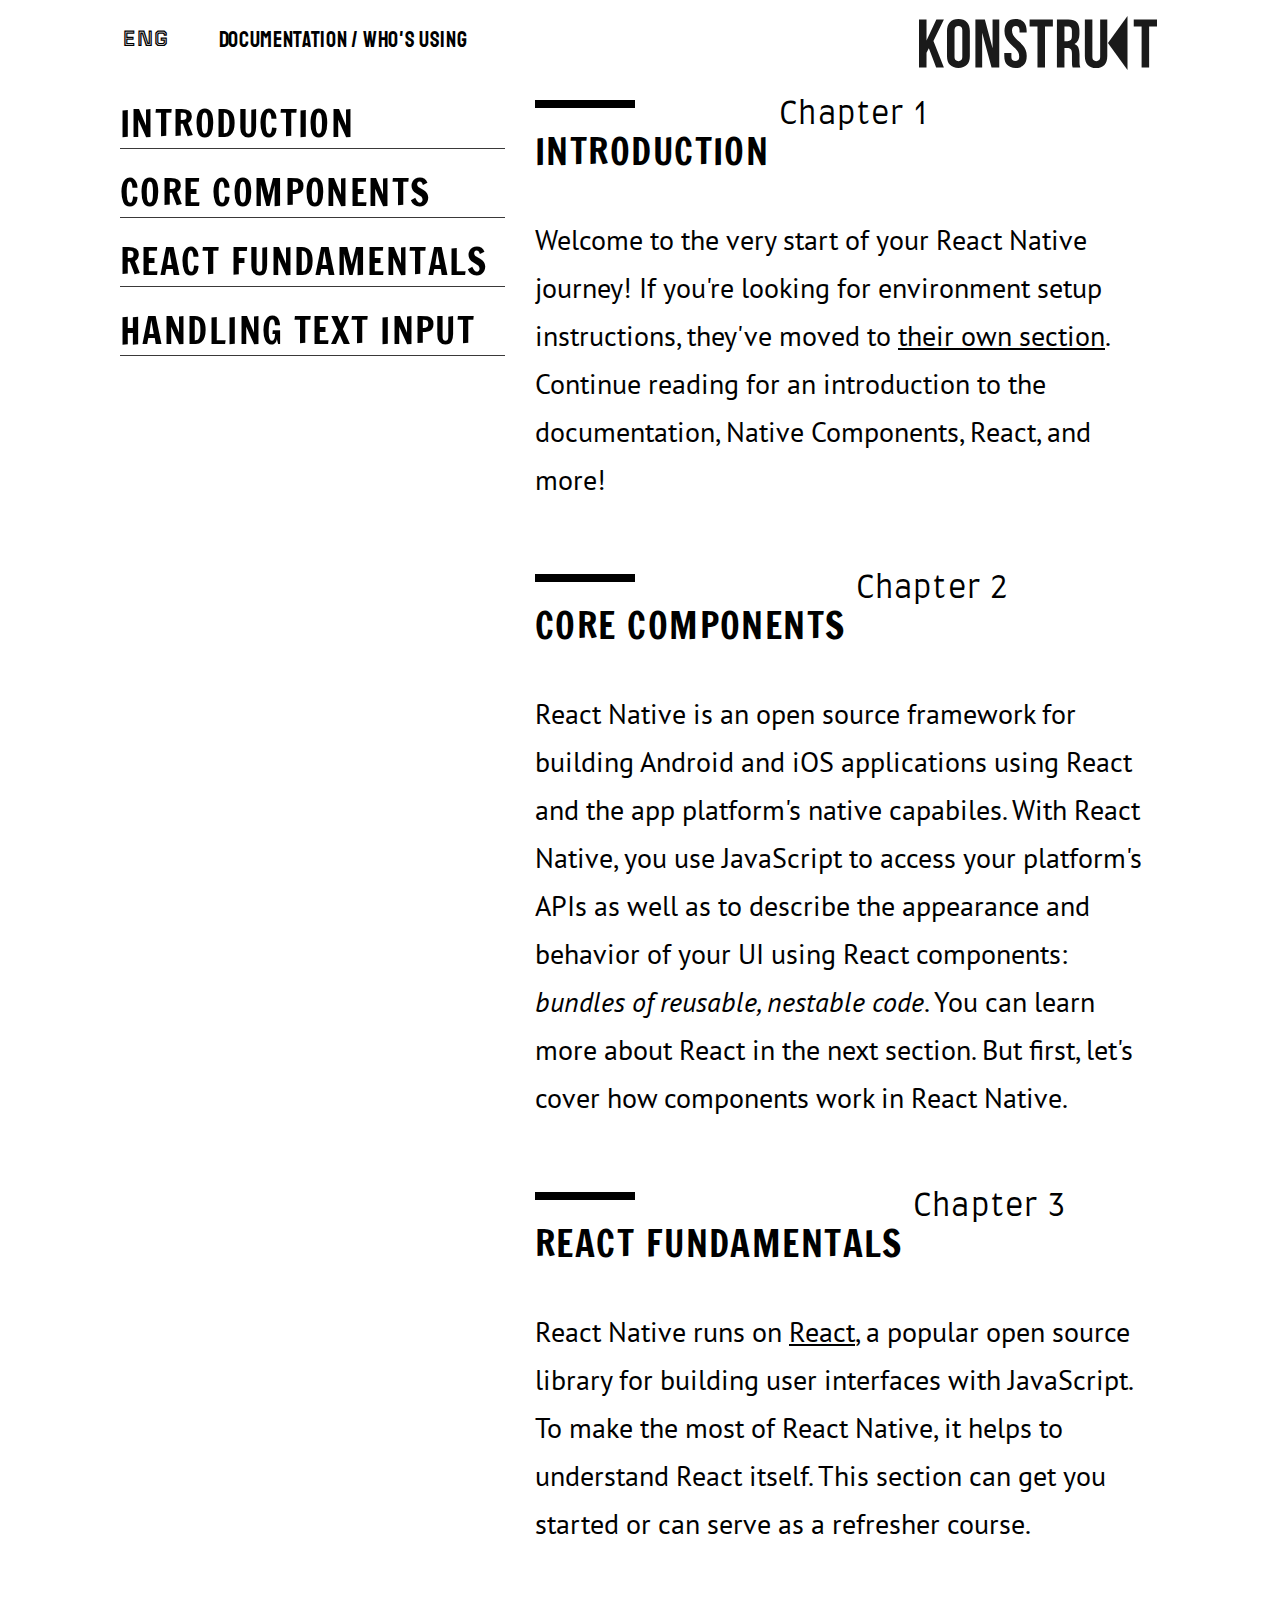
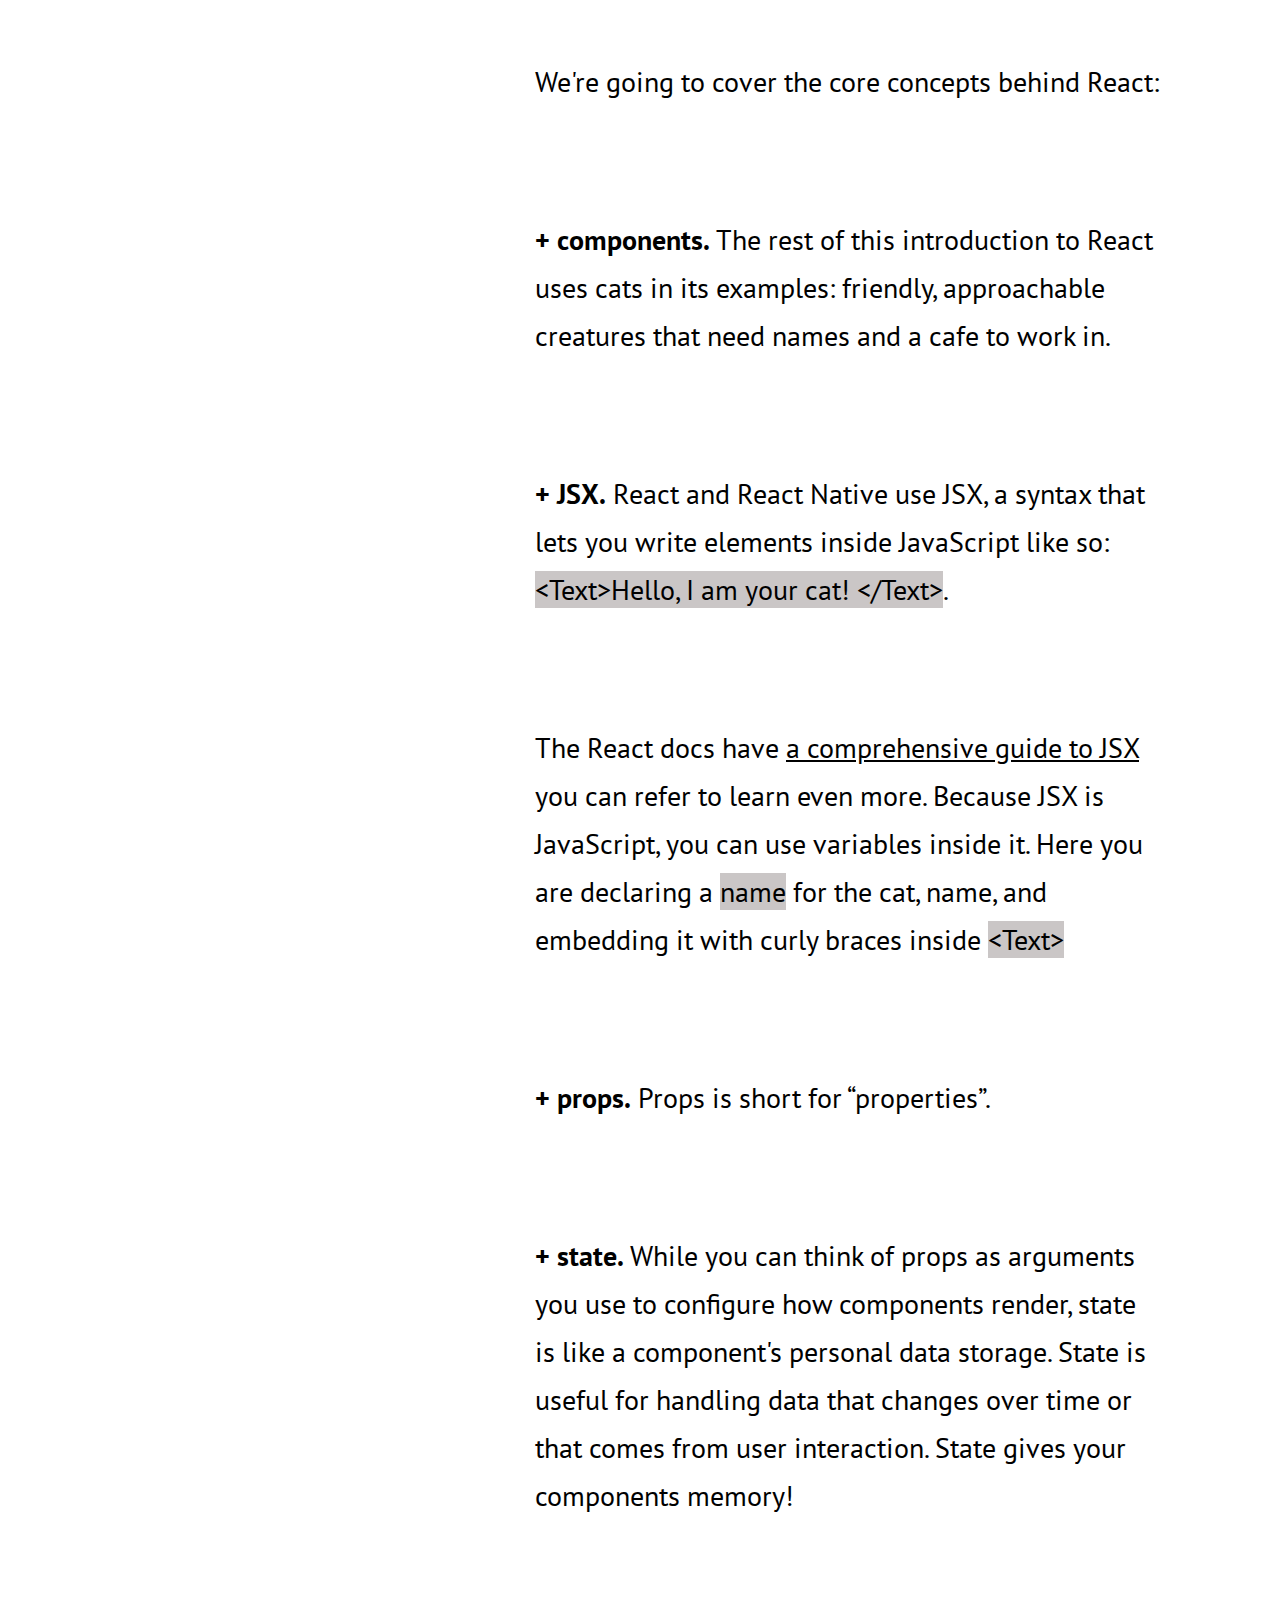
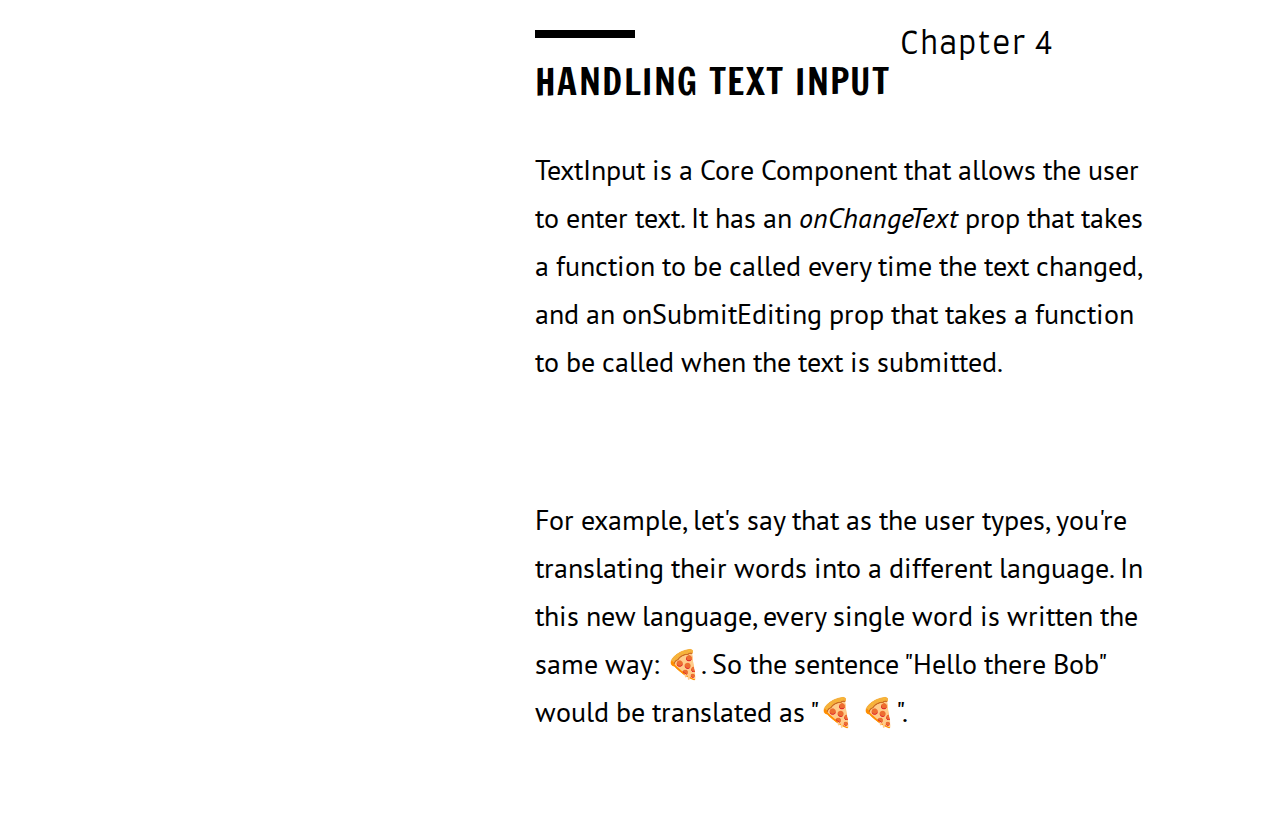
==== index.html @ 10b7d595 "Homework-14" ====
<!DOCTYPE html>
<html lang="en">

<head>
    <meta charset="UTF-8">
    <meta http-equiv="X-UA-Compatible" content="IE=edge">
    <meta name="viewport" content="width=device-width, initial-scale=1.0">
    <link rel="preconnect" href="https://fonts.googleapis.com">
    <link rel="preconnect" href="https://fonts.gstatic.com" crossorigin>
    <link href="https://fonts.googleapis.com/css2?family=Francois+One&display=swap" rel="stylesheet">
    <link rel="preconnect" href="https://fonts.googleapis.com">
    <link rel="preconnect" href="https://fonts.gstatic.com" crossorigin>
    <link href="https://fonts.googleapis.com/css2?family=Farro:wght@300&display=swap" rel="stylesheet">
    <link rel="preconnect" href="https://fonts.googleapis.com">
    <link rel="preconnect" href="https://fonts.gstatic.com" crossorigin>
    <link href="https://fonts.googleapis.com/css2?family=PT+Sans&display=swap" rel="stylesheet">
    <link rel="preconnect" href="https://fonts.googleapis.com">
    <link rel="preconnect" href="https://fonts.gstatic.com" crossorigin>
    <link href="https://fonts.googleapis.com/css2?family=Tourney:wght@600&display=swap" rel="stylesheet">
    <link rel="preconnect" href="https://fonts.googleapis.com">
    <link rel="preconnect" href="https://fonts.gstatic.com" crossorigin>
    <link href="https://fonts.googleapis.com/css2?family=Staatliches&display=swap" rel="stylesheet">
    <link rel="stylesheet" href="./styles/style.css">
    <title>Homework-13 - Main page</title>

</head>

<body>
    <header>
        <nav class="header">
            <div class="fixed-menu">
                <div class="left">
                    <span>ENG</span>
                    <ul>
                        <li>Documentation</li>
                        <li>/</li>
                        <li><a href="./pages/who_using.html">Who's using</a></li>
                    </ul>
                </div>
                <a id="header-logo-svg" href="/"><svg width="238" height="54" viewBox="0 0 238 54" fill="none"
                        xmlns="http://www.w3.org/2000/svg">
                        <path fill-rule="evenodd" clip-rule="evenodd"
                            d="M9.84918 32.3671L7.52349 36.7375L7.52309 51.4193H-0.000822647L0.00047347 3.61813H7.52439L7.52382 24.4458L17.3739 3.61813H24.8978L14.4321 24.9238L24.8965 51.4193H17.1674L9.84918 32.3671ZM35.5186 40.425C35.5186 42.155 35.872 43.3727 36.5787 44.0784C37.2855 44.784 38.2317 45.1368 39.4173 45.1368C40.6029 45.1368 41.5491 44.784 42.2559 44.0784C42.9627 43.3727 43.3161 42.155 43.3162 40.425L43.3169 14.6124C43.3169 12.8824 42.9635 11.6646 42.2568 10.959C41.55 10.2533 40.6038 9.90053 39.4182 9.90053C38.2326 9.90053 37.2864 10.2533 36.5796 10.959C35.8728 11.6646 35.5194 12.8824 35.5193 14.6124L35.5186 40.425ZM27.9949 15.0905C27.995 11.2208 28.9754 8.25037 30.9363 6.17898C32.8971 4.10758 35.7243 3.0719 39.4178 3.0719C43.1114 3.0719 45.9385 4.10758 47.8993 6.17898C49.86 8.25037 50.8403 11.2208 50.8402 15.0905L50.8395 39.9471C50.8394 43.8167 49.859 46.7872 47.8981 48.8586C45.9373 50.93 43.1101 51.9657 39.4165 51.9657C35.7229 51.9657 32.8958 50.93 30.9351 48.8586C28.9744 46.7872 27.9941 43.8167 27.9942 39.9471L27.9949 15.0905ZM63.1718 16.7977L63.1708 51.4195H56.3993L56.4006 3.61827H65.8397L73.568 32.2307L73.5688 3.61827H80.2719L80.2706 51.4195H72.5415L63.1718 16.7977ZM85.4897 15.0905C85.4898 11.2209 86.4133 8.25039 88.2601 6.179C90.107 4.1076 92.8771 3.07192 96.5707 3.07192C100.264 3.07192 103.034 4.1076 104.881 6.179C106.728 8.25039 107.651 11.2209 107.651 15.0905L107.651 16.5928H100.537L100.538 14.6125C100.538 12.8825 100.207 11.6648 99.5459 10.9591C98.8847 10.2535 97.9613 9.90066 96.7757 9.90066C95.5901 9.90066 94.6667 10.2535 94.0055 10.9591C93.3443 11.6648 93.0137 12.8825 93.0136 14.6125C93.0136 16.2514 93.3783 17.6968 94.1079 18.9487C94.8375 20.2007 95.7494 21.3843 96.8438 22.4997C97.9381 23.6151 99.1123 24.7304 100.366 25.8458C101.62 26.9611 102.794 28.1789 103.889 29.4991C104.983 30.8194 105.895 32.3217 106.625 34.0061C107.354 35.6905 107.719 37.6709 107.719 39.9471C107.719 43.8168 106.772 46.7872 104.88 48.8586C102.988 50.93 100.195 51.9657 96.501 51.9657C92.8074 51.9657 90.0145 50.93 88.1222 48.8586C86.2298 46.7872 85.2837 43.8168 85.2838 39.9471L85.2839 37.0108H92.3974L92.3973 40.4251C92.3973 42.1551 92.7507 43.3615 93.4574 44.0444C94.1642 44.7272 95.1104 45.0687 96.296 45.0687C97.4816 45.0687 98.4278 44.7272 99.1346 44.0444C99.8414 43.3615 100.195 42.1551 100.195 40.4251C100.195 38.7862 99.8301 37.3408 99.1006 36.0889C98.371 34.8369 97.4591 33.6533 96.3647 32.5379C95.2704 31.4226 94.0962 30.3072 92.8422 29.1919C91.5883 28.0765 90.4141 26.8587 89.3198 25.5385C88.2254 24.2183 87.3135 22.7159 86.5839 21.0315C85.8544 19.3471 85.4896 17.3668 85.4897 15.0905ZM110.612 3.61811H133.868L133.868 10.4468H126.002L126.001 51.4193H118.477L118.478 10.4468H110.612L110.612 3.61811ZM153.653 51.4193C153.562 51.1006 153.47 50.8047 153.379 50.5315C153.288 50.2584 153.208 49.917 153.14 49.5072C153.072 49.0975 153.026 48.574 153.003 47.9366C152.98 47.2993 152.969 46.5026 152.969 45.5466L152.969 38.0349C152.969 35.8042 152.582 34.2336 151.807 33.3231C151.031 32.4126 149.777 31.9574 148.045 31.9574H145.445L145.445 51.4193H137.921L137.922 3.61809H149.277C153.198 3.61809 156.037 4.52858 157.792 6.34958C159.548 8.17059 160.425 10.9248 160.425 14.6124L160.425 18.3682C160.425 23.2849 158.784 26.5171 155.5 28.065C157.415 28.8389 158.726 30.1022 159.433 31.8549C160.14 33.6077 160.493 35.7359 160.493 38.2398L160.493 45.6148C160.493 46.7985 160.538 47.8342 160.63 48.7219C160.721 49.6097 160.949 50.5088 161.314 51.4193H153.653ZM145.447 10.447L145.446 25.1288H148.387C149.801 25.1288 150.907 24.7646 151.705 24.0362C152.503 23.3078 152.902 21.9875 152.902 20.0755L152.902 15.3637C152.902 13.6337 152.594 12.3818 151.979 11.6079C151.363 10.8339 150.394 10.447 149.072 10.447H145.447ZM173.373 3.61825L173.372 40.4935C173.372 42.2234 173.725 43.4298 174.432 44.1127C175.139 44.7956 176.085 45.137 177.271 45.137C178.456 45.137 179.402 44.7956 180.109 44.1127C180.816 43.4298 181.169 42.2234 181.169 40.4935L181.17 3.61825H188.284L188.283 40.0154C188.283 43.8851 187.337 46.8555 185.444 48.9269C183.552 50.9983 180.759 52.034 177.065 52.034C173.372 52.034 170.579 50.9983 168.686 48.9269C166.794 46.8555 165.848 43.8851 165.848 40.0154L165.849 3.61825H173.373ZM214.744 3.61826H238L238 10.447H230.134L230.133 51.4195H222.609L222.61 10.447H214.744L214.744 3.61826Z"
                            fill="#1A1A1A" />
                        <path fill-rule="evenodd" clip-rule="evenodd" d="M188.953 27L208.497 0L208.495 54L188.953 27Z"
                            fill="#1A1A1A" />
                    </svg></a>
            </div>
        </nav>
    </header>
    <main>
        <section class="sticky">
            <div class="sticky_menu">
                <aside>
                    <ul>
                        <li class="sidebar"><a href="#first">Introduction</a></li>
                        <li class="sidebar"><a href="#second">core components</a></li>
                        <li class="sidebar"><a href="#third">react fundamentals</a></li>
                        <li class="sidebar"><a href="#fourth">handling text input</a></li>
                    </ul>
                </aside>
            </div>
            <div class="content_main">
                <div class="first" id="first">
                    <div class="title">
                        <h2 class="title_name">Introduction</h2><span class="title_chapter">Chapter 1</span>
                    </div>
                    <p class="paragraph">Welcome to the very start of your React Native journey! If you're looking
                        for
                        environment
                        setup instructions,
                        they've moved to <span class="underline">their own section</span>. Continue reading for an
                        introduction
                        to
                        the documentation,
                        Native
                        Components, React, and more!</p>
                </div>
                <div class="second" id="second">
                    <div class="title">
                        <h2 class="title_name">core components</h2><span class="title_chapter">Chapter 2</span>
                    </div>
                    <p class="paragraph">
                        React Native is an open source framework for building Android and iOS applications using
                        React
                        and
                        the
                        app
                        platform&apos;s native capabiles. With React Native, you use JavaScript to access your
                        platform&apos;s
                        APIs
                        as
                        well as
                        to describe the appearance and behavior of your UI using React components: <span
                            class="oblique_text">bundles
                            of reusable, nestable
                            code</span>. You can learn more about React in the next section. But first, let&apos;s
                        cover
                        how
                        components
                        work in
                        React Native.</p>
                </div>
                <div class="third" id="third">
                    <div class="title">
                        <h2 class="title_name">react fundamentals</h2><span class="title_chapter">Chapter 3</span>
                    </div>
                    <p class="paragraph  chapter_3">React Native runs on <span class="underline">React</span>, a popular
                        open
                        source
                        library for building
                        user interfaces
                        with JavaScript. To make the most of React Native, it helps to understand React itself. This
                        section
                        can
                        get you started or can serve as a refresher course.
                    </p>
                    <p class="paragraph chapter_3"> We&apos;re going to cover the core concepts behind React:</p>
                    <p class="paragraph chapter_3"><span class="bold_text">+ components.</span> The rest of this
                        introduction
                        to React uses
                        cats in its
                        examples: friendly,
                        approachable
                        creatures that need names and a cafe to work in.</p>
                    <p class="paragraph chapter_3">
                        <span class="bold_text">+ JSX.</span> React and React Native use JSX, a syntax that lets you
                        write
                        elements
                        inside JavaScript
                        like so:
                        <span class="text_background">&lt;Text&gt;Hello, I am your cat! &lt;/Text&gt;</span>.
                    </p>
                    <p class="paragraph chapter_3">
                        The React docs have <span class="underline">a comprehensive guide to JSX</span> you can refer to
                        learn
                        even more. Because
                        JSX is
                        JavaScript, you can use variables inside it. Here you are declaring a <span
                            class="text_background">name</span> for the cat,
                        name,
                        and
                        embedding
                        it with curly braces inside <span class="text_background">&lt;Text&gt;</span>
                    </p>
                    <p class="paragraph chapter_3">
                        <span class="bold_text">+ props.</span> Props is short for “properties”.
                    </p>
                    <p class="paragraph chapter_3">
                        <span class="bold_text">+ state.</span> While you can think of props as arguments you use to
                        configure
                        how components
                        render, state is
                        like a component&apos;s personal data storage. State is useful for handling data that changes
                        over
                        time
                        or
                        that comes from user interaction. State gives your components memory!
                    </p>
                </div>

                <div class="fourth" id="#fourth">
                    <div class="title">
                        <h2 class="title_name">handling text input</h2><span class="title_chapter">Chapter 4</span>
                    </div>
                    <p class="paragraph chapter_3">
                        TextInput is a Core Component that allows the user to enter text. It has an <span
                            class="oblique_text">onChangeText</span>
                        prop that takes
                        a function to be called every time the text changed, and an onSubmitEditing prop that takes a
                        function
                        to be called when the text is submitted.
                    </p>
                    <p class="paragraph">For example, let's say that as the user types, you're translating their words
                        into
                        a
                        different language.
                        In this new language, every single word is written the same way: 🍕. So the sentence "Hello
                        there
                        Bob"
                        would be translated as "🍕 🍕".</p>
                </div>
            </div>
        </section>
    </main>
</body>

</html>
---- styles/style.css ----
* {
    margin: 0;
    padding: 0;
    box-sizing: border-box;
    list-style-type: none;
    text-decoration: none;
    color: #000000;
}


.header {
    max-width: 100%;
    width: 1440px;
    margin-bottom: 100px;
    display: flex;
    justify-content: space-between;
}

.left {
    display: flex;
    gap: 50px;
    padding-top: 26px;
    padding-bottom: 26px;
    padding-left: 123px;
}

#header-logo-svg {
    padding-top: 16px;
    padding-bottom: 16px;
    padding-right: 123px;
}

.fixed-menu {
    display: flex;
    justify-content: space-between;
    position: fixed;
    width: 100%;
    background: rgb(255, 255, 255);
    height: 80px;
    z-index: 1;
}

.sticky {
    display: flex;
    justify-content: space-between;
    gap: 30px;
}

.sticky_menu {
    max-width: 385px;
    width: 100%;
    margin-left: 120px;
}


.left>span {
    margin-top: 3px;
    font-weight: 600;
    font-size: 22px;
    line-height: 18px;
    text-align: center;
    letter-spacing: 0.04em;
    font-family: 'Tourney', 'cursive';
}

.left li {
    display: inline-block;
    font-weight: 400;
    font-size: 22px;
    line-height: 28px;
    letter-spacing: 0.03em;
    color: #000000;
    font-family: 'Staatliches', 'cursive';
}



.content_main {
    max-width: 1300px;
    width: 100%;
    margin-right: 120px;

}

.title {
    max-width: 584px;
    width: 100%;
    gap: 10px;
    display: flex;
    margin-bottom: 40px;
}

.title_name {
    font-weight: 400;
    font-size: 36px;
    line-height: 48px;
    letter-spacing: 0.04em;
    text-transform: uppercase;
    color: #000000;
    font-family: 'Francois One',
        sans-serif;
}

.title_chapter {
    font-weight: 300;
    font-size: 30px;
    line-height: 30px;
    letter-spacing: 0.04em;
    color: #000000;
    font-family: 'Farro',
        sans-serif;
}

.paragraph {
    max-height: 600px;
    font-weight: 400;
    font-size: 28px;
    line-height: 48px;
    color: #000000;
    margin-bottom: 70px;
    font-family: 'PT Sans',
        sans-serif;
}

.underline {
    text-decoration: underline;
}

.oblique_text {
    font-style: oblique;
}

.chapter_3 {
    padding-bottom: 40px;
}

.bold_text {
    font-weight: 700;
}

.text_background {
    background-color: rgb(202, 198, 198);
}

.third {
    margin-bottom: 70px;
}

.fourth {
    margin-bottom: 90px;
}

.title_name::before {
    content: "";
    display: block;
    width: 100px;
    height: 8px;
    background: rgb(0, 0, 0);
    margin-bottom: 20px;
}

.sidebar a {
    font-weight: 400;
    font-size: 36px;
    line-height: 48px;
    letter-spacing: 0.04em;
    text-transform: uppercase;
    color: #000000;
    text-decoration: none;
    font-weight: 400;
    font-size: 36px;
    line-height: 48px;
    letter-spacing: 0.04em;
    text-transform: uppercase;
    color: #000000;
    font-family: 'Francois One',
        sans-serif;
}

.sidebar::after {
    content: "";
    display: block;
    width: 100%;
    height: 1px;
    background: rgb(58, 57, 57);
    margin-bottom: 20px;
}

.sidebar:hover a {
    color: rgb(184, 129, 28);
}

.sticky_menu {
    position: sticky;
    top: 0;
}

.left a:nth-child(1):hover {
    color: rgb(184, 129, 28);
}
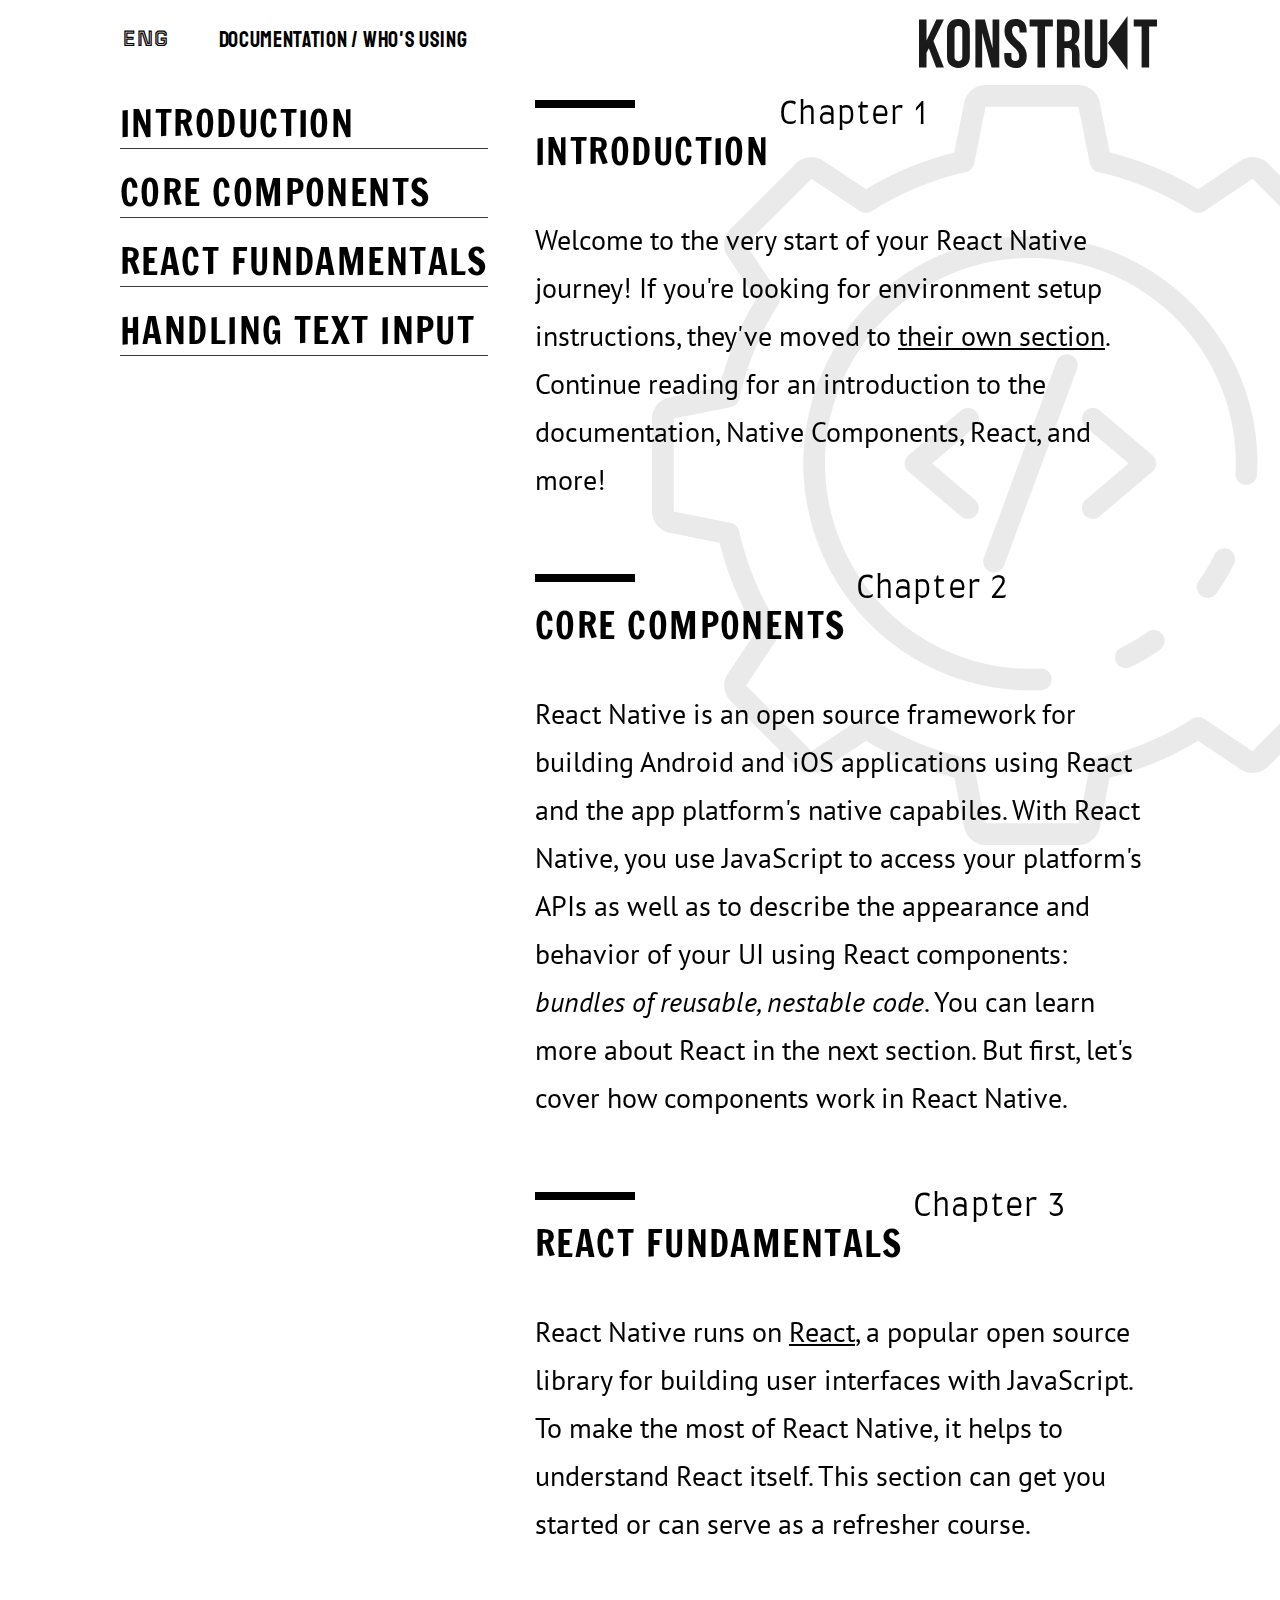
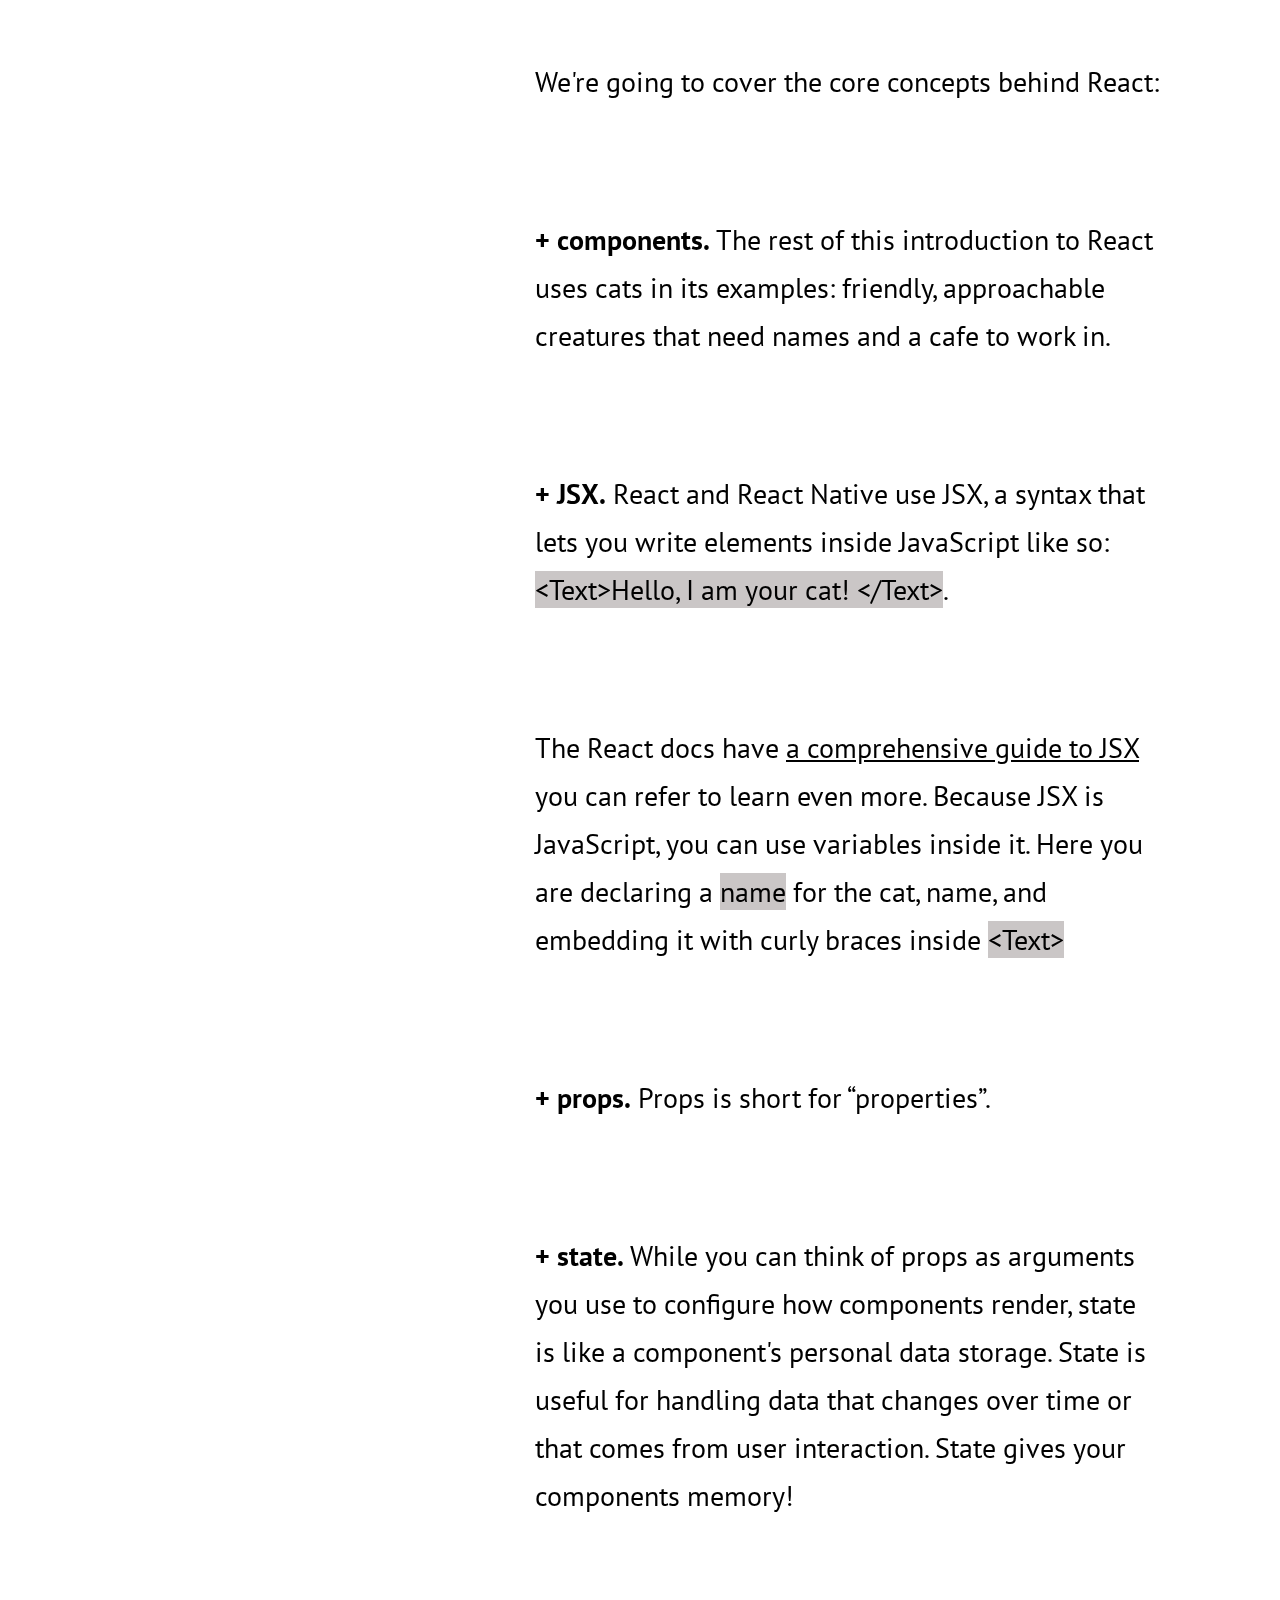
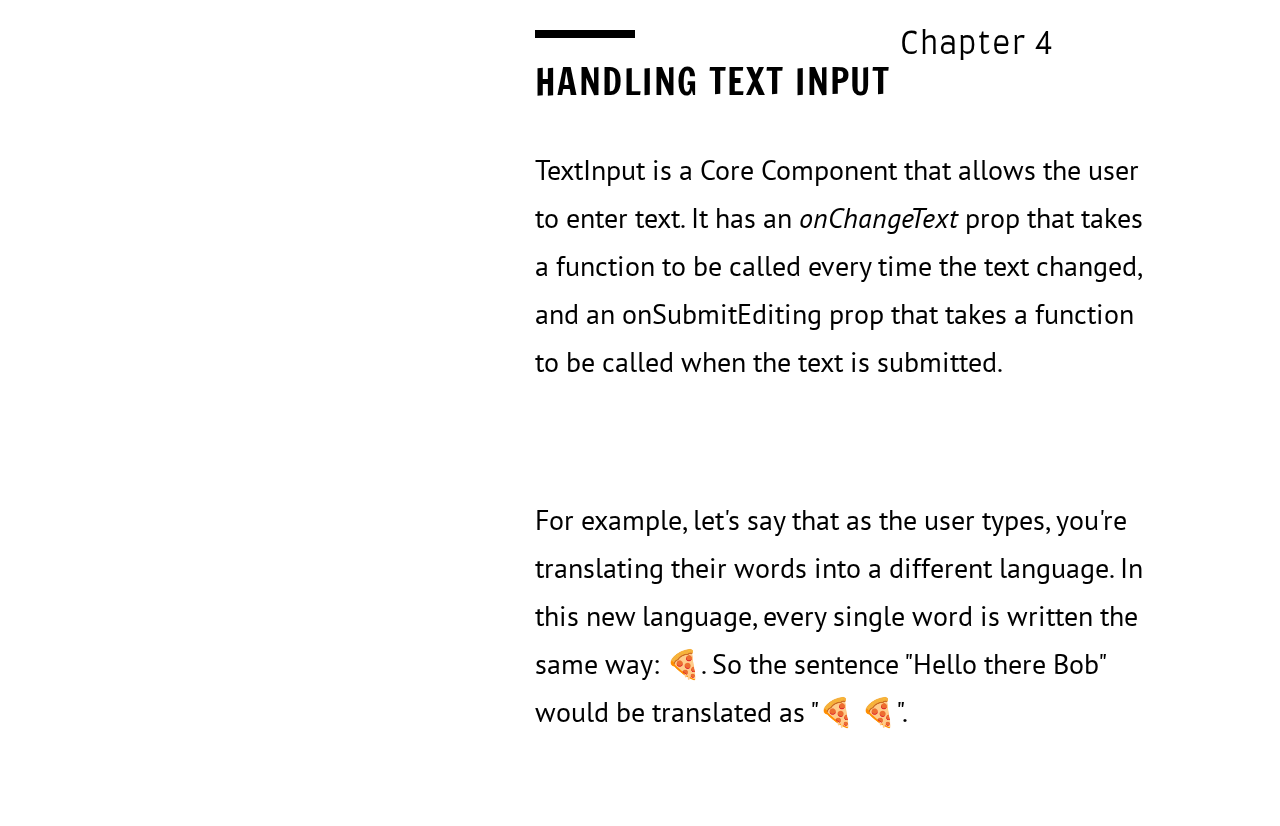
==== commit 9e59840b: "updated project" ====
--- a/index.html
+++ b/index.html
@@ -50,8 +50,11 @@
     </header>
     <main>
         <section class="sticky">
+            <div class="background">
+                <img src="./images/background.png" alt="background">
+            </div>
             <div class="sticky_menu">
-                <aside>
+                <aside class="aside_menu">
                     <ul>
                         <li class="sidebar"><a href="#first">Introduction</a></li>
                         <li class="sidebar"><a href="#second">core components</a></li>
--- a/styles/style.css
+++ b/styles/style.css
@@ -197,4 +197,21 @@
 
 .left a:nth-child(1):hover {
     color: rgb(184, 129, 28);
+}
+
+.background {
+    position: fixed;
+    top: 85px;
+    z-index: -1;
+    right: 0;
+}
+
+
+.aside_menu {
+    position: sticky;
+    top: 0;
+}
+
+.aside_menu ul {
+    position: absolute;
 }